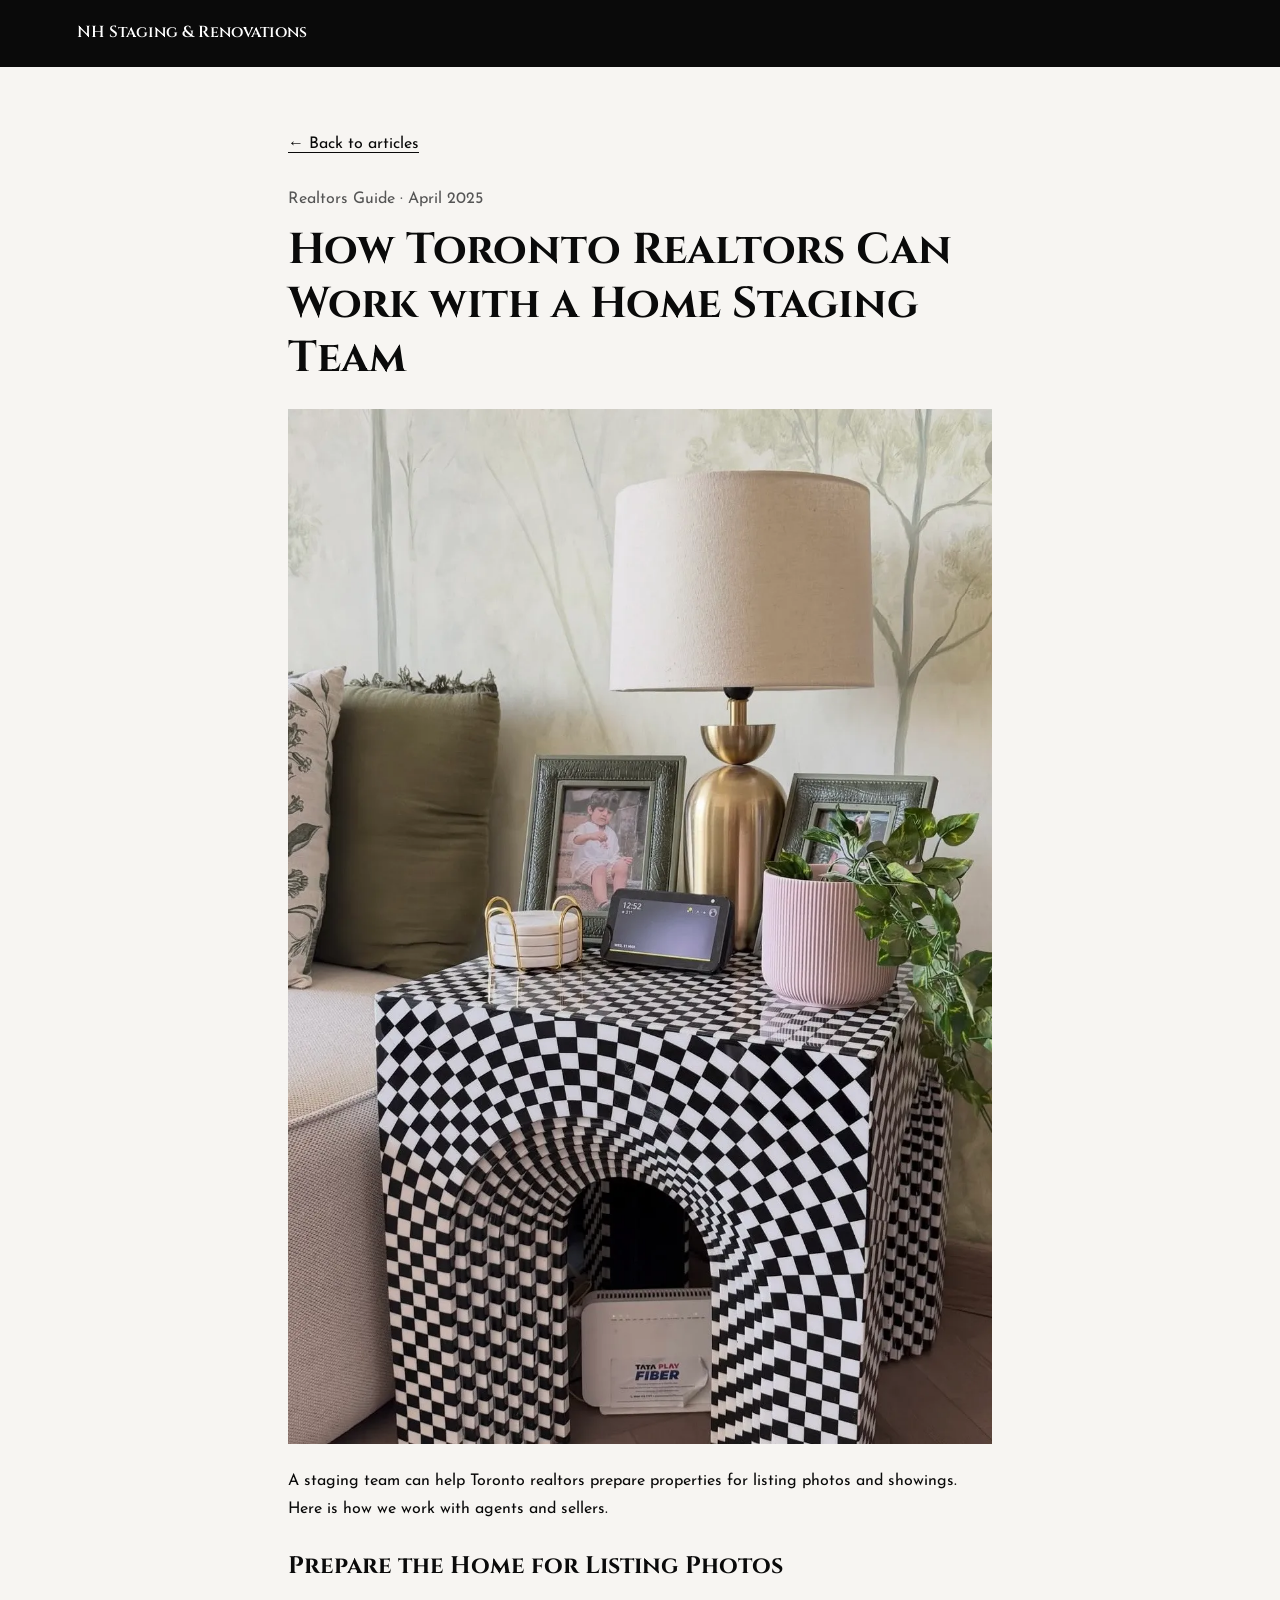
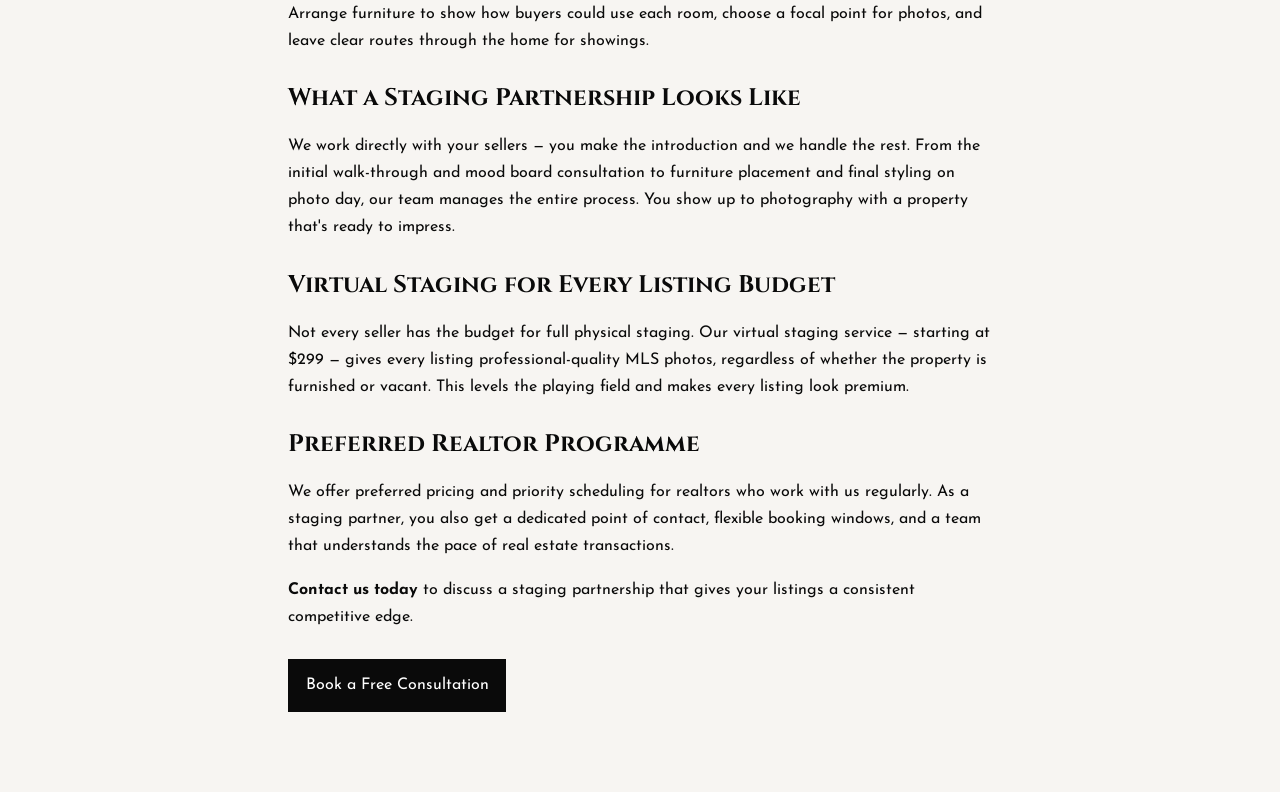
==== blog/home-staging-for-toronto-realtors.html @ 6052de6d "Improve homepage SEO and publish crawlable blog pages" ====
<!DOCTYPE html>
<html lang="en-CA">
<head>
    <meta charset="UTF-8">
    <meta name="viewport" content="width=device-width, initial-scale=1">
    <title>How Toronto Realtors Can Work with a Home Staging Team | NH Staging</title>
    <meta name="description" content="See how a staging team can help Toronto realtors prepare a property for listing photos, from the walkthrough to final styling.">
    <link rel="canonical" href="https://nhhomestaging.ca/blog/home-staging-for-toronto-realtors.html">
    <link rel="icon" href="../images/logos/favicon.svg" type="image/svg+xml">
    <link rel="stylesheet" href="article.css">
</head>
<body>
    <header class="site-header">
        <a href="../">NH Staging &amp; Renovations</a>
    </header>
    <main>
        <article>
            <a class="back-link" href="../#blog">← Back to articles</a>
            <header>
                <p class="article-meta">Realtors Guide · April 2025</p>
                <h1>How Toronto Realtors Can Work with a Home Staging Team</h1>
            </header>
            <img class="article-image" src="../images/blog/IMG_5499.webp" alt="Realtor staging guide" width="800" height="450">
            <div class="article-body">
                <p>A staging team can help Toronto realtors prepare properties for listing photos and showings. Here is how we work with agents and sellers.</p>

                <h2>Prepare the Home for Listing Photos</h2>
                <p>Arrange furniture to show how buyers could use each room, choose a focal point for photos, and leave clear routes through the home for showings.</p>

                <h2>What a Staging Partnership Looks Like</h2>
                <p>We work directly with your sellers — you make the introduction and we handle the rest. From the initial walk-through and mood board consultation to furniture placement and final styling on photo day, our team manages the entire process. You show up to photography with a property that's ready to impress.</p>

                <h2>Virtual Staging for Every Listing Budget</h2>
                <p>Not every seller has the budget for full physical staging. Our virtual staging service — starting at $299 — gives every listing professional-quality MLS photos, regardless of whether the property is furnished or vacant. This levels the playing field and makes every listing look premium.</p>

                <h2>Preferred Realtor Programme</h2>
                <p>We offer preferred pricing and priority scheduling for realtors who work with us regularly. As a staging partner, you also get a dedicated point of contact, flexible booking windows, and a team that understands the pace of real estate transactions.</p>

                <p><strong>Contact us today</strong> to discuss a staging partnership that gives your listings a consistent competitive edge.</p>
            </div>
            <a class="consultation" href="../#contact">Book a Free Consultation</a>
        </article>
    </main>
</body>
</html>
---- blog/article.css ----
@import url("https://fonts.googleapis.com/css2?family=Cinzel:wght@500;600;700&family=Josefin+Sans:wght@400;600&display=swap");

* {
    box-sizing: border-box;
}

body {
    margin: 0;
    background: #f7f5f2;
    color: #0a0a0a;
    font: 1rem/1.7 "Josefin Sans", sans-serif;
}

a {
    color: inherit;
    text-underline-offset: 0.24em;
}

.site-header {
    background: #0a0a0a;
    color: #fff;
    padding: 1.2rem clamp(1.25rem, 6vw, 5rem);
}

.site-header a {
    font-family: "Cinzel", Georgia, serif;
    font-weight: 600;
    text-decoration: none;
}

main {
    width: min(100%, 52rem);
    margin-inline: auto;
    padding: clamp(1.25rem, 5vw, 4rem);
}

.back-link {
    display: inline-block;
    margin-bottom: 1.75rem;
}

.article-meta {
    color: #555;
    margin: 0 0 0.65rem;
}

h1, h2 {
    font-family: "Cinzel", Georgia, serif;
    line-height: 1.25;
}

h1 {
    margin: 0 0 1.5rem;
    font-size: clamp(1.65rem, 5vw, 2.7rem);
}

h2 {
    margin-top: 1.75rem;
    font-size: clamp(1.15rem, 3vw, 1.5rem);
}

.article-image {
    display: block;
    width: 100%;
    height: auto;
}

.article-body {
    margin-top: 1.5rem;
}

.consultation {
    display: inline-block;
    margin: 0.75rem 0 1rem;
    padding: 0.8rem 1.1rem;
    background: #0a0a0a;
    color: #fff;
    text-decoration: none;
}

a:focus-visible {
    outline: 2px solid currentColor;
    outline-offset: 4px;
}

.consultation:focus-visible {
    outline-color: #0a0a0a;
}
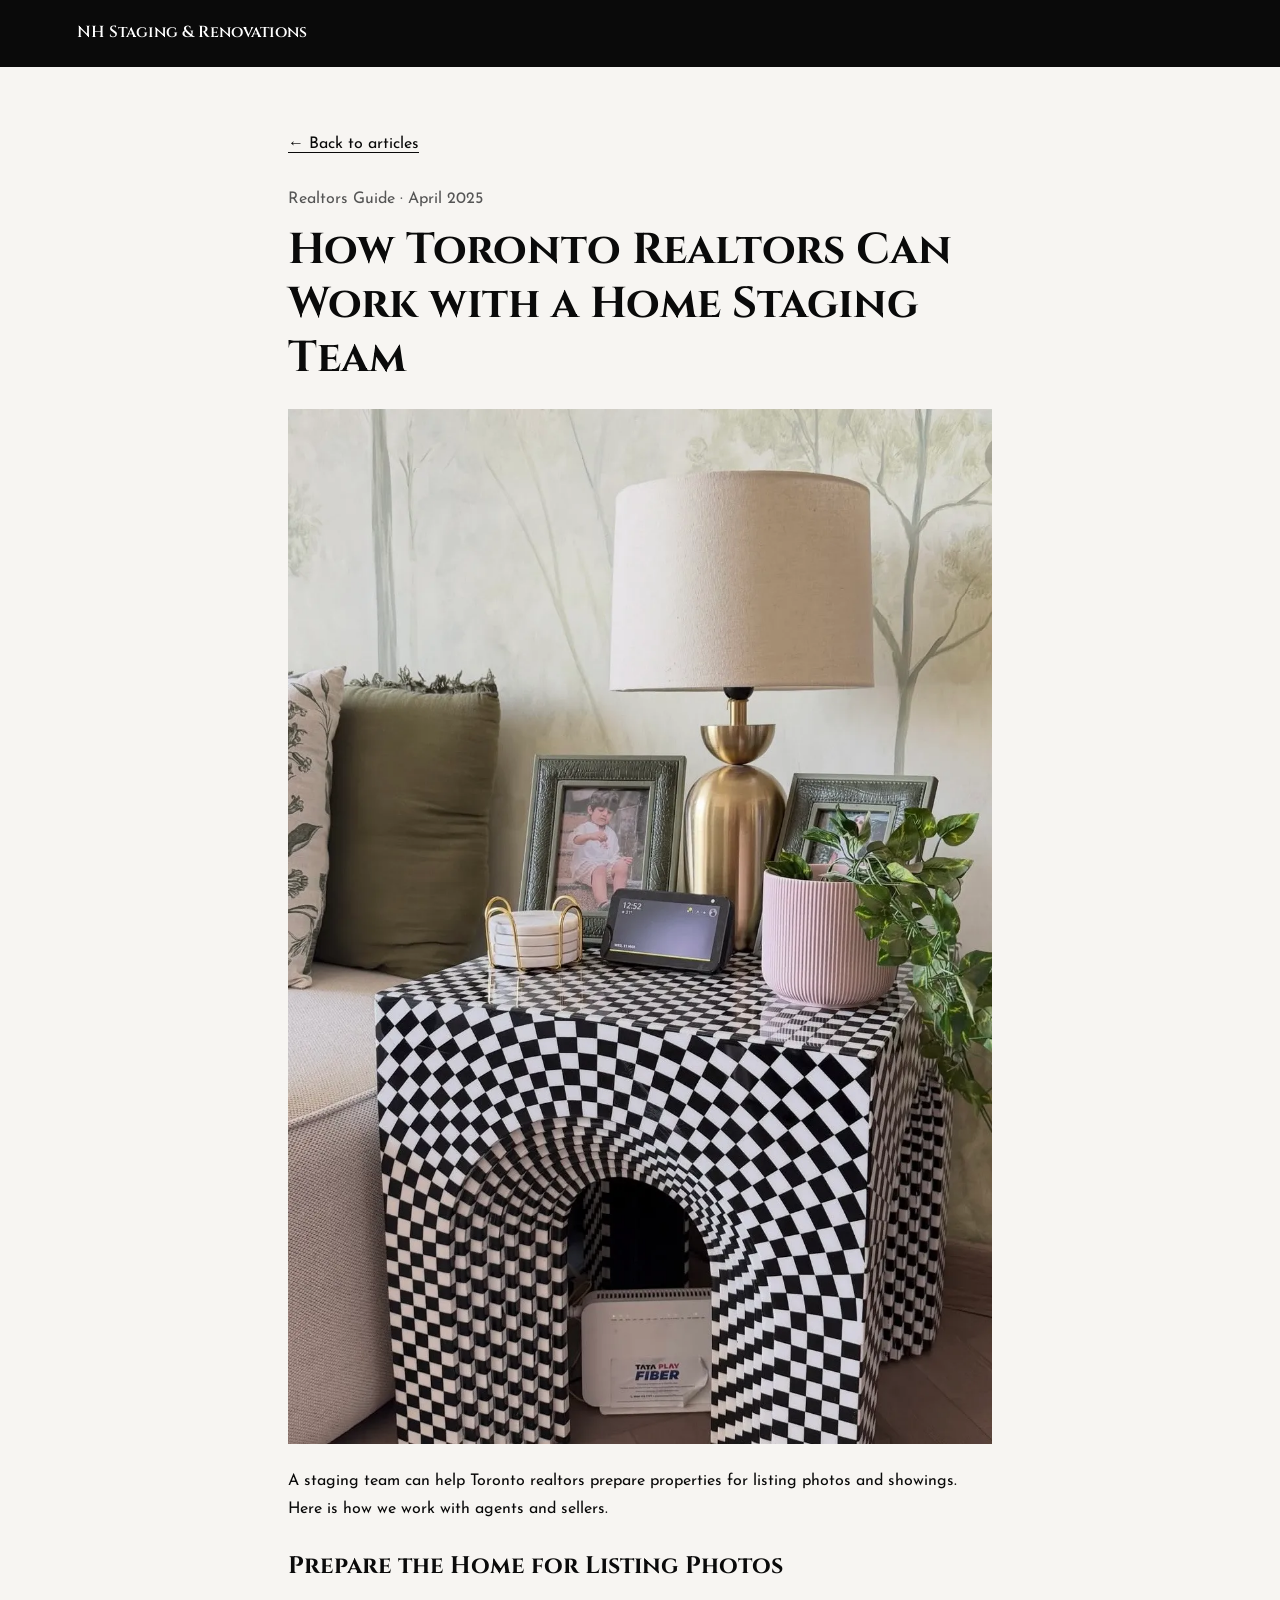
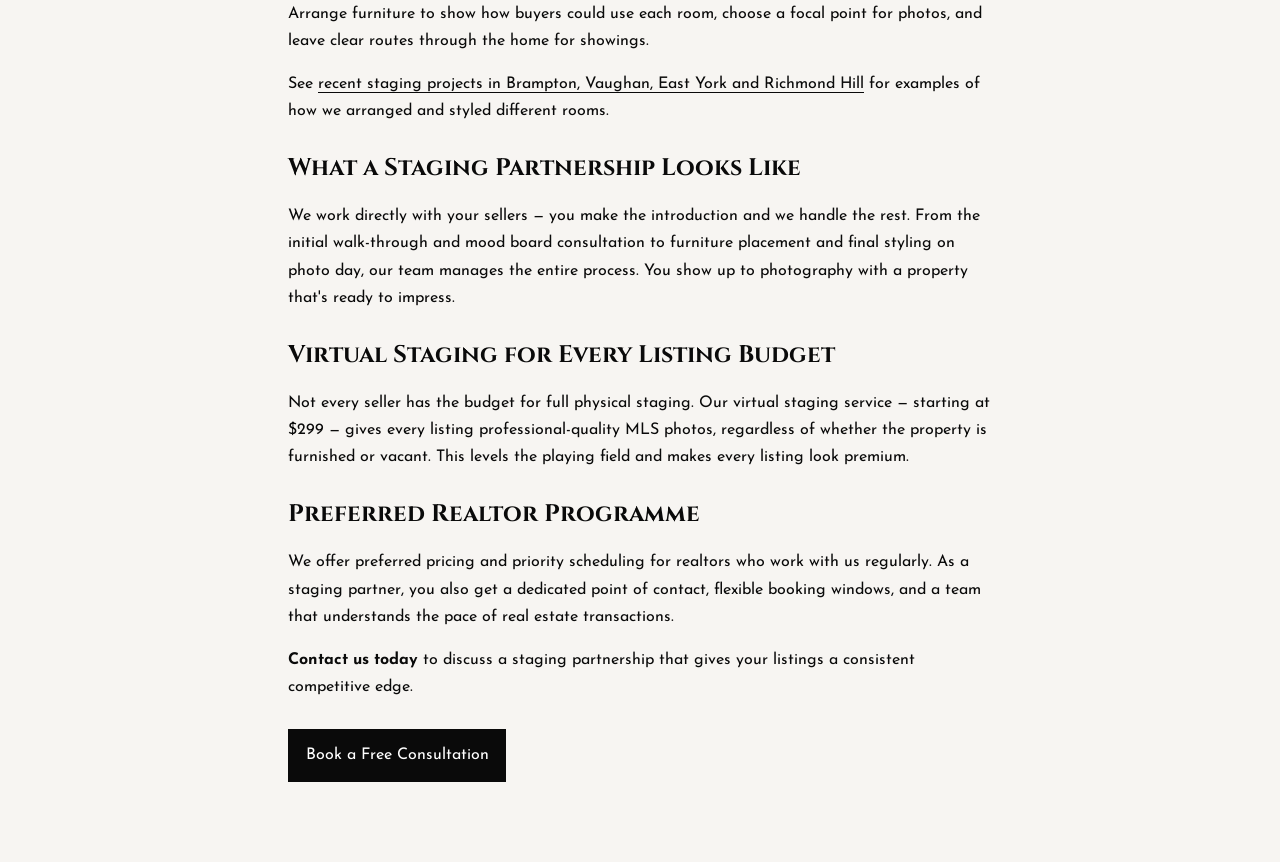
==== commit f6405a32: "Showcase four GTA home staging projects" ====
--- a/blog/home-staging-for-toronto-realtors.html
+++ b/blog/home-staging-for-toronto-realtors.html
@@ -26,6 +26,7 @@
 
                 <h2>Prepare the Home for Listing Photos</h2>
                 <p>Arrange furniture to show how buyers could use each room, choose a focal point for photos, and leave clear routes through the home for showings.</p>
+                <p>See <a href="../#recent-staging-projects">recent staging projects in Brampton, Vaughan, East York and Richmond Hill</a> for examples of how we arranged and styled different rooms.</p>
 
                 <h2>What a Staging Partnership Looks Like</h2>
                 <p>We work directly with your sellers — you make the introduction and we handle the rest. From the initial walk-through and mood board consultation to furniture placement and final styling on photo day, our team manages the entire process. You show up to photography with a property that's ready to impress.</p>
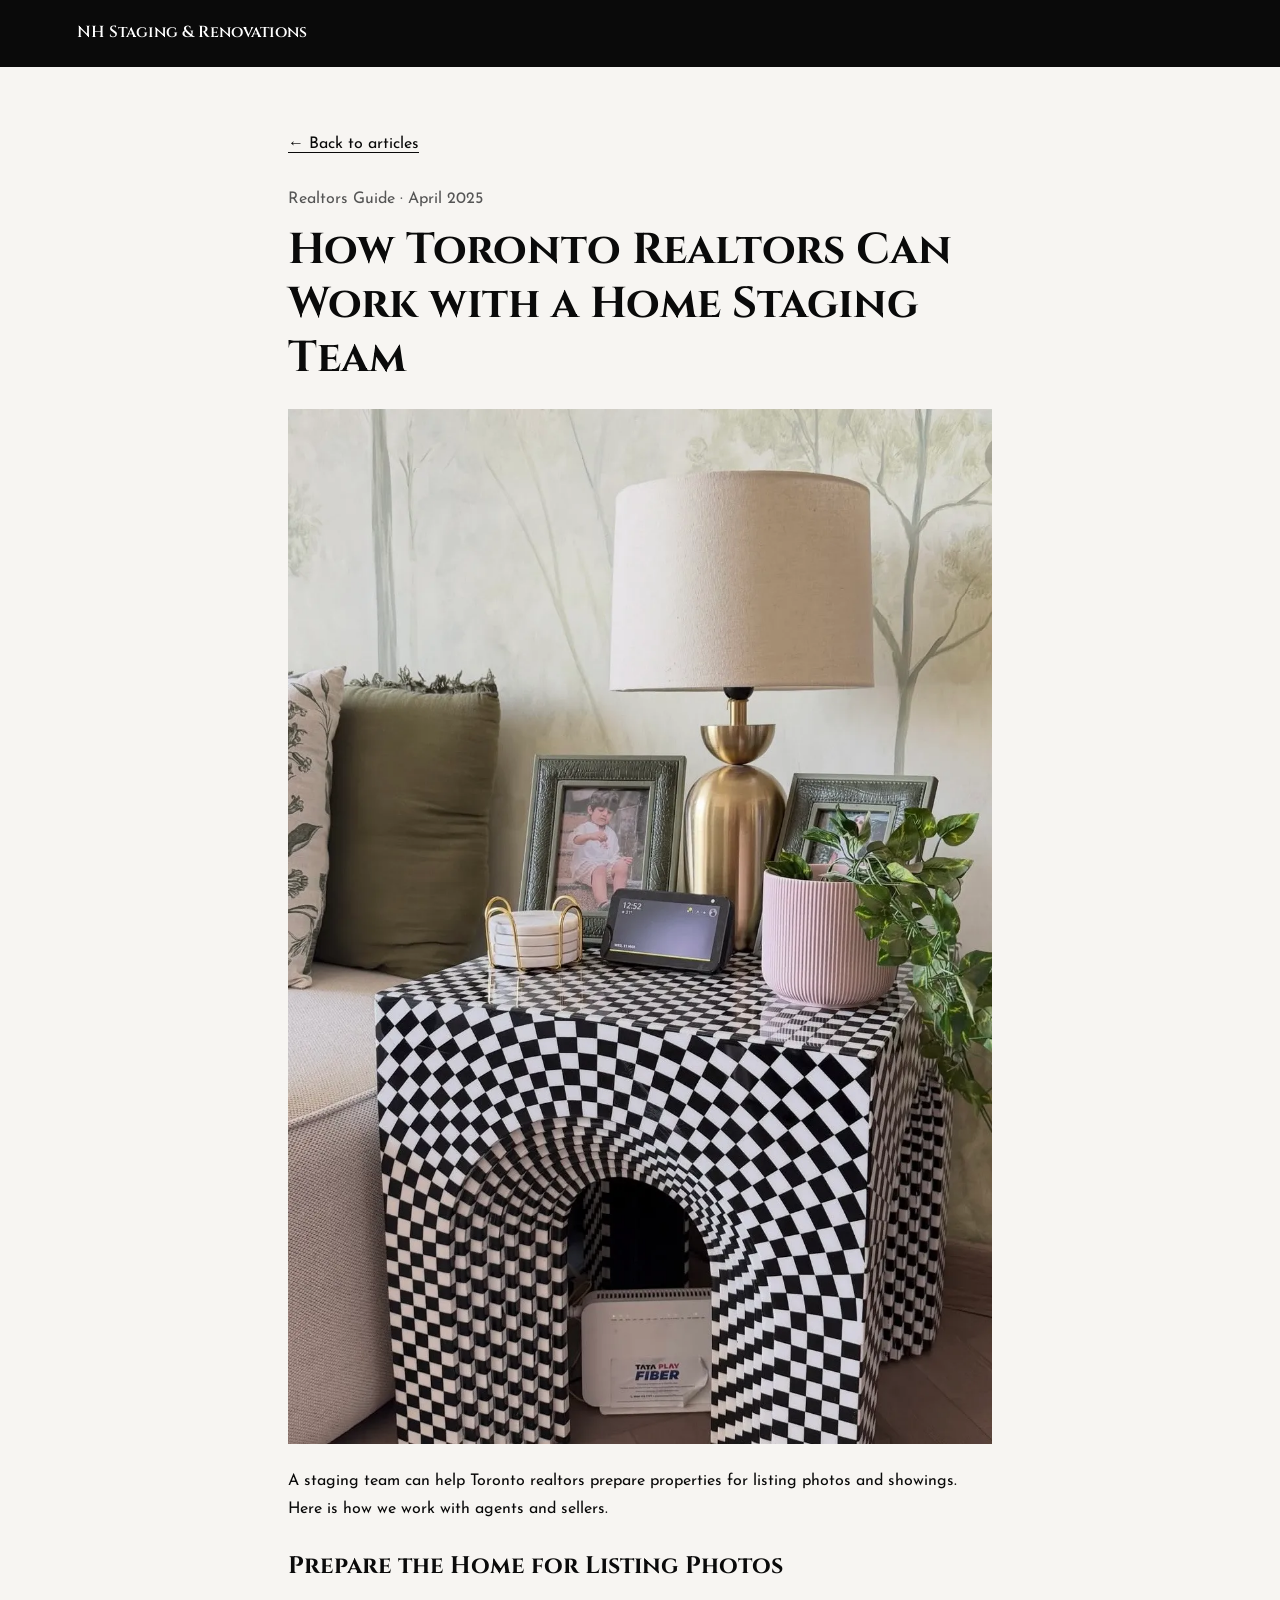
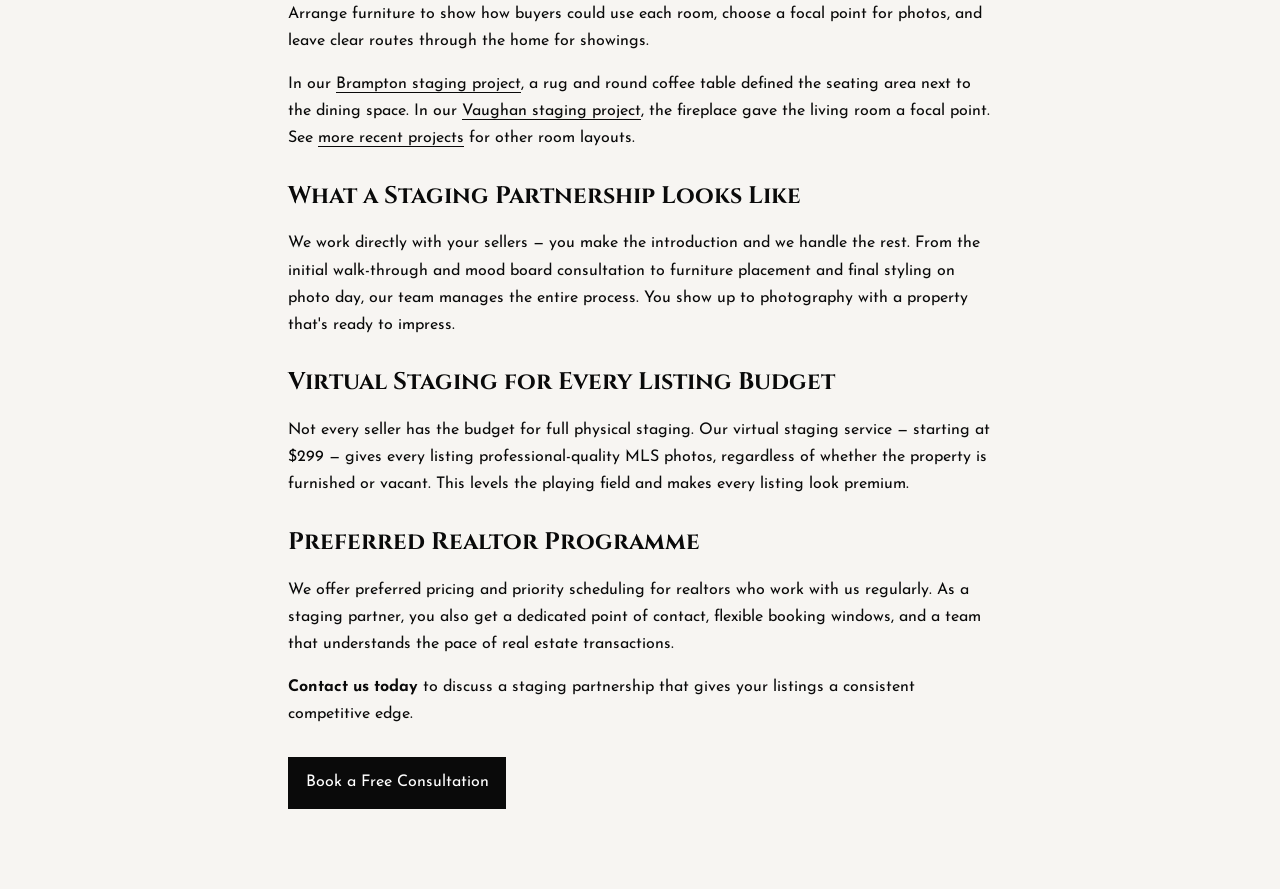
==== commit b46b7db2: "Strengthen local staging content for AI search" ====
--- a/blog/home-staging-for-toronto-realtors.html
+++ b/blog/home-staging-for-toronto-realtors.html
@@ -26,7 +26,7 @@
 
                 <h2>Prepare the Home for Listing Photos</h2>
                 <p>Arrange furniture to show how buyers could use each room, choose a focal point for photos, and leave clear routes through the home for showings.</p>
-                <p>See <a href="../#recent-staging-projects">recent staging projects in Brampton, Vaughan, East York and Richmond Hill</a> for examples of how we arranged and styled different rooms.</p>
+                <p>In our <a href="../#brampton-marchbank-crescent">Brampton staging project</a>, a rug and round coffee table defined the seating area next to the dining space. In our <a href="../#vaughan-hopewell-street">Vaughan staging project</a>, the fireplace gave the living room a focal point. See <a href="../#recent-staging-projects">more recent projects</a> for other room layouts.</p>
 
                 <h2>What a Staging Partnership Looks Like</h2>
                 <p>We work directly with your sellers — you make the introduction and we handle the rest. From the initial walk-through and mood board consultation to furniture placement and final styling on photo day, our team manages the entire process. You show up to photography with a property that's ready to impress.</p>
